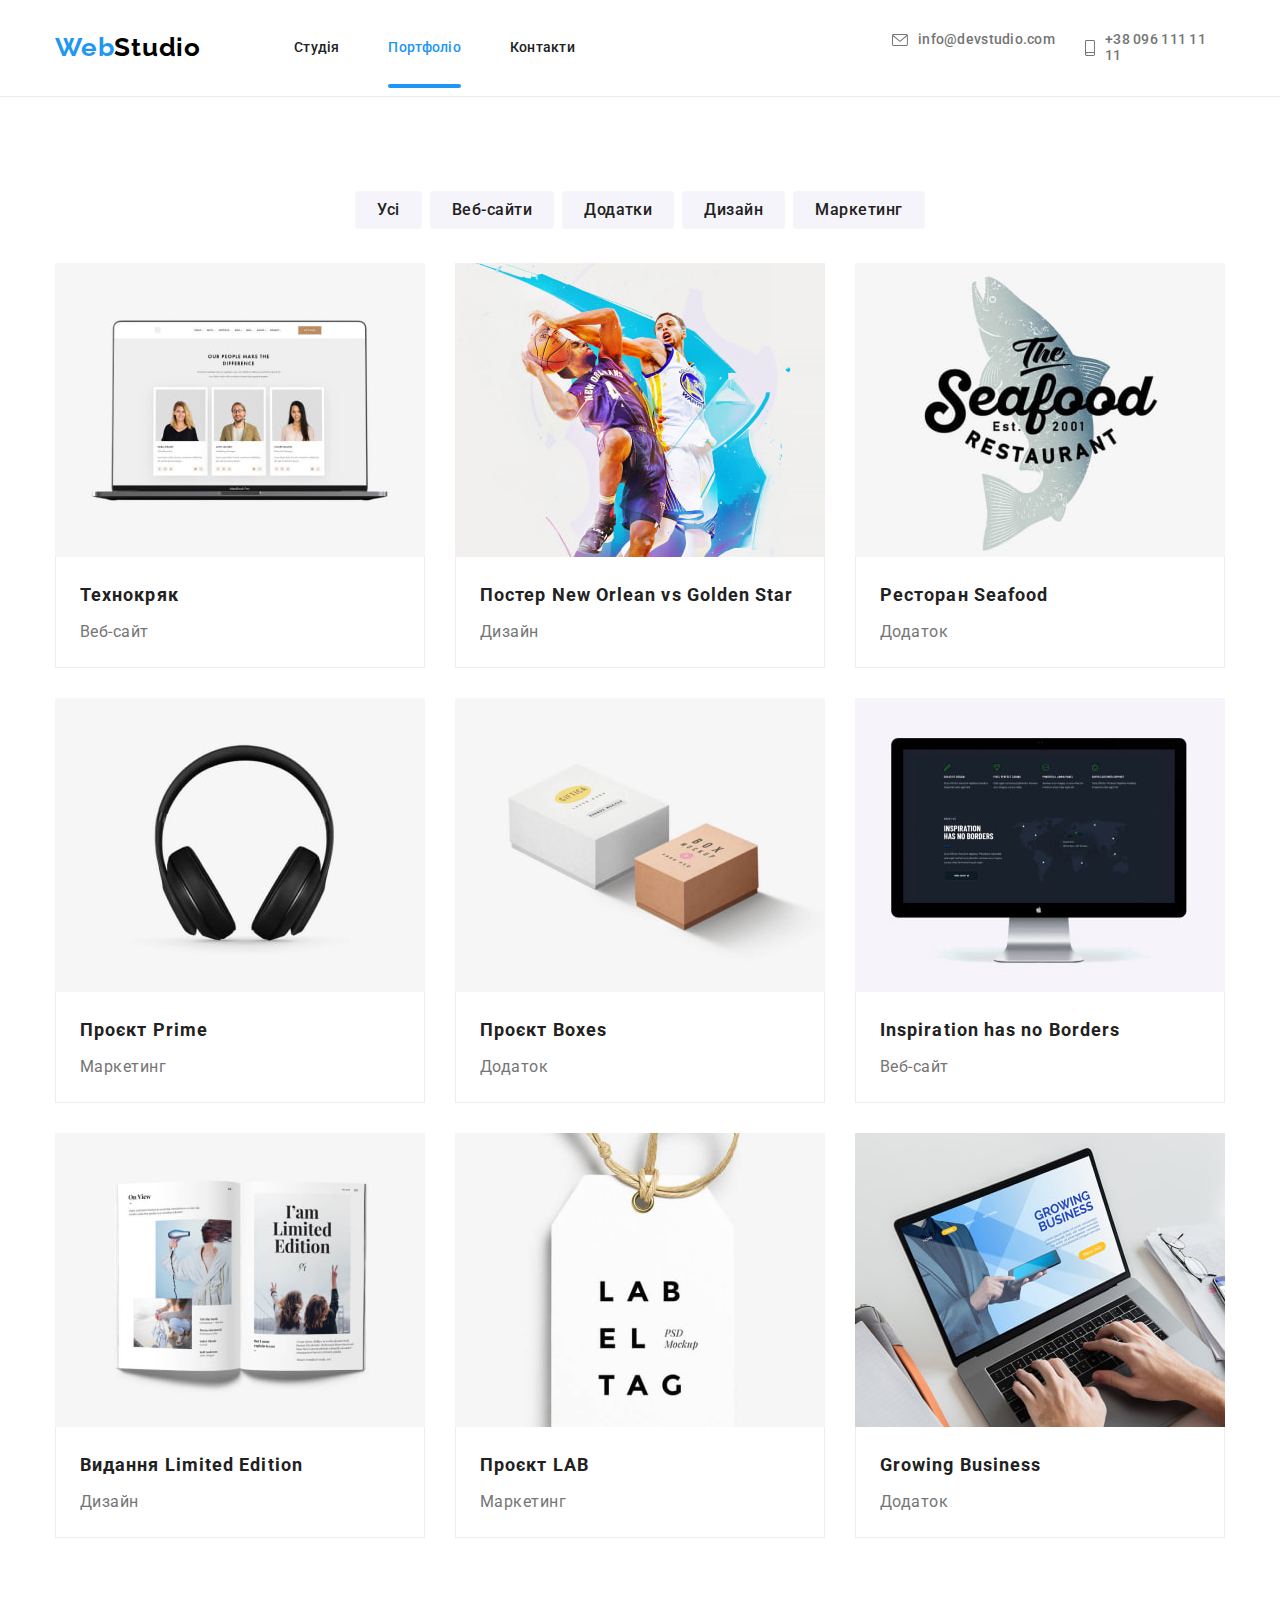
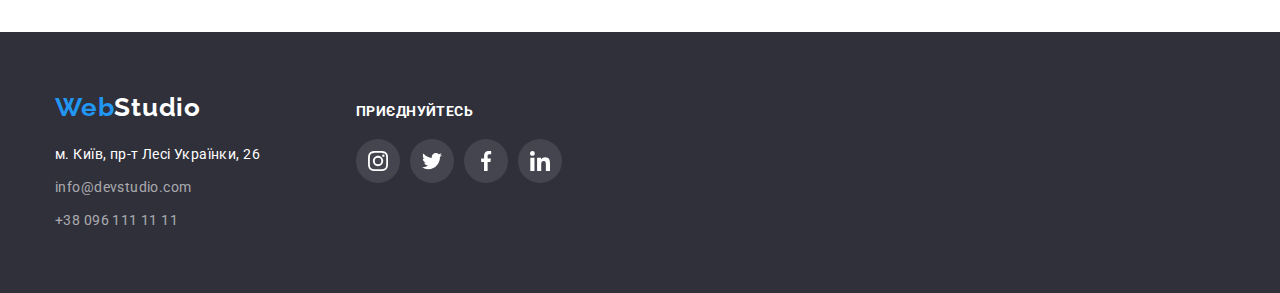
==== portfolio.html @ 520bd74c "Добавляет файлы goit-markup-hw-05" ====
<!DOCTYPE html>
<html lang="uk">
  <head>
    <meta charset="UTF-8" />
    <meta http-equiv="X-UA-Compatible" content="IE=edge" />
    <meta name="viewport" content="width=device-width, initial-scale=1.0" />
    <title>WebStudio</title>
    <link
      href="https://fonts.googleapis.com/css2?family=Raleway:wght@700&family=Roboto:wght@400;500;700;900&display=swap"
      rel="stylesheet"
    />
    <link
      rel="stylesheet"
      href="https://cdnjs.cloudflare.com/ajax/libs/modern-normalize/1.1.0/modern-normalize.min.css"
    />
    <link rel="stylesheet" href="./css/styles.css" />
  </head>
  <body>
    <!--Шапка страницы-->
    <header>
      <div class="container header">
        <nav class="nav">
          <a href="./index.html" class="logo"><span class="logo-web">Web</span>Studio</a>
          <ul class="site-nav list">
            <li><a href="./index.html" class="link-nav">Студія</a></li>
            <li><a href="./portfolio.html" class="link-nav current">Портфоліо</a></li>
            <li><a href="" class="link-nav">Контакти</a></li>
          </ul>
        </nav>
        <ul class="contacts list">
          <li class="item-contact">
            <a href="mailto:info@devstudio.com" class="link-contacts"
              ><svg class="icon-envelope" width="16px" height="12px">
                <use href="./images/iconc.svg#icon-envelope"></use></svg
              ><span>info@devstudio.com</span></a
            >
          </li>
          <li class="item-contact">
            <a href="tel:+380961111111" class="link-contacts"
              ><svg class="icon-smartphone" width="10px" height="16px">
                <use href="./images/iconc.svg#icon-smartphone"></use></svg
              ><span>+38 096 111 11 11</span></a
            >
          </li>
        </ul>
      </div>
    </header>
    <!--Портфоліо-->
    <main>
      <section class="section section-portfolio">
        <div class="container">
          <h1 class="visually-hidden">Проекти вебстудії</h1>
          <ul class="filter list">
            <li class="item">
              <button type="button" class="button">Усі</button>
            </li>
            <li class="item">
              <button type="button" class="button">Веб-сайти</button>
            </li>
            <li class="item">
              <button type="button" class="button">Додатки</button>
            </li>
            <li class="item">
              <button type="button" class="button">Дизайн</button>
            </li>
            <li class="item">
              <button type="button" class="button">Маркетинг</button>
            </li>
          </ul>
          <ul class="portfolio-list list">
            <li class="item item-portfolio">
              <a href="" class="link-potrfolio">
                <div class="img-description">
                  <img src="./images/website-one.jpg" alt="Веб-сайт Технокряк" width="370" />
                  <div class="card-description">
                    <p class="description">
                      Ресурс пропонує комплексні пропозиції з різним рівнем функціоналу та сервісів.
                      Все це дозволить відвідувачу отримати вичерпні відомості про компанію чи
                      приватну особу.
                    </p>
                  </div>
                </div>
                <div class="project-name">
                  <h2 class="subtitle">Технокряк</h2>
                  <p class="text portfolio">Веб-сайт</p>
                </div></a
              >
            </li>
            <li class="item item-portfolio">
              <a href="" class="link-potrfolio">
                <div class="img-description">
                  <img
                    src="./images/design-one.jpg"
                    alt="Дизайн Постер New Orlean vs Golden Star"
                    width="370"
                  />
                  <div class="card-description">
                    <p class="description">
                      Lorem ipsum dolor sit amet consectetur adipisicing elit. Harum, quos? Illum
                      officia facere voluptas dolores quas nostrum numquam pariatur accusamus nemo
                      possimus. Inventore, dolor voluptatem.
                    </p>
                  </div>
                </div>
                <div class="project-name">
                  <h2 class="subtitle">Постер New Orlean vs Golden Star</h2>
                  <p class="text portfolio">Дизайн</p>
                </div></a
              >
            </li>
            <li class="item item-portfolio">
              <a href="" class="link-potrfolio">
                <div class="img-description">
                  <img src="./images/app-one.jpg" alt="Додаток Ресторан Seafood" width="370" />
                  <div class="card-description">
                    <p class="description">
                      Lorem ipsum dolor sit amet consectetur adipisicing elit. Harum, quos? Illum
                      officia facere voluptas dolores quas nostrum numquam pariatur accusamus nemo
                      possimus. Inventore, dolor voluptatem.
                    </p>
                  </div>
                </div>
                <div class="project-name">
                  <h2 class="subtitle">Ресторан Seafood</h2>
                  <p class="text portfolio">Додаток</p>
                </div></a
              >
            </li>
            <li class="item item-portfolio">
              <a href="" class="link-potrfolio">
                <div class="img-description">
                  <img src="./images/marketing-one.jpg" alt="Маркетинг Проєкт Prime" width="370" />
                  <div class="card-description">
                    <p class="description">
                      Lorem ipsum dolor sit amet consectetur adipisicing elit. Harum, quos? Illum
                      officia facere voluptas dolores quas nostrum numquam pariatur accusamus nemo
                      possimus. Inventore, dolor voluptatem.
                    </p>
                  </div>
                </div>
                <div class="project-name">
                  <h2 class="subtitle">Проєкт Prime</h2>
                  <p class="text portfolio">Маркетинг</p>
                </div></a
              >
            </li>
            <li class="item item-portfolio">
              <a href="" class="link-potrfolio">
                <div class="img-description">
                  <img src="./images/app-two.jpg" alt="Додаток Проєкт Boxes" width="370" />
                  <div class="card-description">
                    <p class="description">
                      Lorem ipsum dolor sit amet consectetur adipisicing elit. Harum, quos? Illum
                      officia facere voluptas dolores quas nostrum numquam pariatur accusamus nemo
                      possimus. Inventore, dolor voluptatem.
                    </p>
                  </div>
                </div>
                <div class="project-name">
                  <h2 class="subtitle">Проєкт Boxes</h2>
                  <p class="text portfolio">Додаток</p>
                </div></a
              >
            </li>
            <li class="item item-portfolio">
              <a href="" class="link-potrfolio">
                <div class="img-description">
                  <img
                    src="./images/website-two.jpg"
                    alt="Веб-сайт Inspiration has no Borders"
                    width="370"
                  />
                  <div class="card-description">
                    <p class="description">
                      Lorem ipsum dolor sit amet consectetur adipisicing elit. Harum, quos? Illum
                      officia facere voluptas dolores quas nostrum numquam pariatur accusamus nemo
                      possimus. Inventore, dolor voluptatem.
                    </p>
                  </div>
                </div>
                <div class="project-name">
                  <h2 class="subtitle">Inspiration has no Borders</h2>
                  <p class="text portfolio">Веб-сайт</p>
                </div></a
              >
            </li>
            <li class="item item-portfolio">
              <a href="" class="link-potrfolio">
                <div class="img-description">
                  <img
                    src="./images/design-two.jpg"
                    alt="Дизайн Видання Limited Edition"
                    width="370"
                  />
                  <div class="card-description">
                    <p class="description">
                      Lorem ipsum dolor sit amet consectetur adipisicing elit. Harum, quos? Illum
                      officia facere voluptas dolores quas nostrum numquam pariatur accusamus nemo
                      possimus. Inventore, dolor voluptatem.
                    </p>
                  </div>
                </div>
                <div class="project-name">
                  <h2 class="subtitle">Видання Limited Edition</h2>
                  <p class="text portfolio">Дизайн</p>
                </div></a
              >
            </li>
            <li class="item item-portfolio">
              <a href="" class="link-potrfolio">
                <div class="img-description">
                  <img src="./images/marketing-two.jpg" alt="Маркетинг Проєкт LAB" width="370" />
                  <div class="card-description">
                    <p class="description">
                      Lorem ipsum dolor sit amet consectetur adipisicing elit. Harum, quos? Illum
                      officia facere voluptas dolores quas nostrum numquam pariatur accusamus nemo
                      possimus. Inventore, dolor voluptatem.
                    </p>
                  </div>
                </div>
                <div class="project-name">
                  <h2 class="subtitle">Проєкт LAB</h2>
                  <p class="text portfolio">Маркетинг</p>
                </div></a
              >
            </li>
            <li class="item item-portfolio">
              <a href="" class="link-potrfolio">
                <div class="img-description">
                  <img src="./images/app-three.jpg" alt="Додаток Growing Business" width="370" />
                  <div class="card-description">
                    <p class="description">
                      Lorem ipsum dolor sit amet consectetur adipisicing elit. Harum, quos? Illum
                      officia facere voluptas dolores quas nostrum numquam pariatur accusamus nemo
                      possimus. Inventore, dolor voluptatem.
                    </p>
                  </div>
                </div>
                <div class="project-name">
                  <h2 class="subtitle">Growing Business</h2>
                  <p class="text portfolio">Додаток</p>
                </div></a
              >
            </li>
          </ul>
        </div>
      </section>
    </main>
    <!--Футер-->
    <footer class="footer">
      <div class="container">
        <div class="address-join">
          <div class="logo-address">
            <a href="./index.html" class="logo-footer"><span class="logo-web">Web</span>Studio</a>
            <address>
              <ul class="list">
                <li class="item">
                  <a
                    href="https://goo.gl/maps/CPtrU1FHBa2aNyZL9"
                    target="_blank"
                    rel="noopener noreferrer"
                    class="address"
                    >м. Київ, пр-т Лесі Українки, 26
                  </a>
                </li>
                <li class="item item-mail">
                  <a href="mailto:info@devstudio.com" class="mail">info@devstudio.com</a>
                </li>
                <li class="item">
                  <a href="tel:+380961111111" class="tel">+38 096 111 11 11</a>
                </li>
              </ul>
            </address>
          </div>
          <div class="join-social">
            <p class="text-footer">приєднуйтесь</p>
            <ul class="social-footer list">
              <li class="item">
                <a
                  href="https://www.instagram.com/"
                  class="link-social-footer"
                  target="_blank"
                  rel="noopener noreferrer"
                >
                  <svg class="icon" width="20px" height="20px">
                    <use href="./images/iconc.svg#icon-instagram"></use>
                  </svg>
                </a>
              </li>
              <li class="item">
                <a
                  href="https://twitter.com/"
                  class="link-social-footer"
                  target="_blank"
                  rel="noopener noreferrer"
                >
                  <svg class="icon" width="20px" height="20px">
                    <use href="./images/iconc.svg#icon-twitter"></use>
                  </svg>
                </a>
              </li>
              <li class="item">
                <a
                  href="https://www.facebook.com/"
                  class="link-social-footer"
                  target="_blank"
                  rel="noopener noreferrer"
                >
                  <svg class="icon" width="20px" height="20px">
                    <use href="./images/iconc.svg#icon-facebook"></use>
                  </svg>
                </a>
              </li>
              <li class="item">
                <a
                  href="https://www.linkedin.com/"
                  class="link-social-footer"
                  target="_blank"
                  rel="noopener noreferrer"
                >
                  <svg class="icon" width="20px" height="20px">
                    <use href="./images/iconc.svg#icon-linkedin"></use>
                  </svg>
                </a>
              </li>
            </ul>
          </div>
        </div>
      </div>
    </footer>
  </body>
</html>
---- css/styles.css ----
/* -----------------Основной шрифт и цвет текста, общие секционные стили--------------------- */
:root {
  --main-text-color: #212121;
  --header-background-color: #FFFFFF;
  --first-background-color: #2F303A;
  --second-background-color: #F5F4FA;
  --hoverfocus-color: #2196F3;
  --text-color: #FFFFFF;
}

html {
  box-sizing: border-box;
}

*, *::before, *::after {
  box-sizing: inherit;
}

body {
  font-family: 'Roboto', sans-serif;
  letter-spacing: 0.03em;

  color: var(--main-text-color);
}

.container {
  width: 1200px;
  padding-left: 15px;
  padding-right: 15px;
  margin-left: auto;
  margin-right: auto;
}

.section {
  padding-top: 94px;
}

.list {
  list-style: none;

  margin: 0;
  padding: 0;
}

h1, h2, h3, p {
  margin: 0;
  padding: 0;
}

li > h3, li > p {
  margin: 0;
}

div > h2, div > h3, div > p {
  margin: 0;
}

img {
  display: block;
}

.visually-hidden {
  position: absolute;
  white-space: nowrap;
  width: 1px;
  height: 1px;
  overflow: hidden;
  border: 0;
  padding: 0;
  clip: rect(0 0 0 0);
  clip-path: inset(50%);
  margin: -1px;
}

.title-section {
  font-weight: 700;
  font-size: 36px;
  line-height: 1.16;
  text-align: center;
}

.text {
  font-weight: 400;
  color: #757575;
}

/* ----------------------Оформление шапки сайта - общая для всех!------------------------ */
.header {
  background-color: var(--header-background-color);
}

header {
  border-bottom: 1px solid #ECECEC;
}

.nav {
  display: flex;
  align-items: center;
}

.site-nav {
  display: flex;
  width: 281px;
  justify-content: space-between;
  margin-left: 93px;
  padding-left: 0;
}

.contacts {
  display: flex;
  width: 333px;
  justify-content: space-between;
  margin-left: auto;
  padding-left: 0;
}

.header {
  display: flex;
  align-items: center;
}

.logo {
  font-family: 'Raleway';
  font-weight: 700;
  font-size: 26px;
  line-height: 1.19;
  letter-spacing: 0.03em;
  color: #000000;
  text-decoration: none;
}

.logo-web {
  color: #2196F3;
}

.link-nav {
  position: relative;

  font-weight: 500;
  font-size: 14px;
  line-height: 1.14;
  letter-spacing: 0.02em;
  color: var(--main-text-color);
  text-decoration: none;

  display: block;
  padding-top: 32px;
  padding-bottom: 32px;

  transition: color 250ms cubic-bezier(0.4, 0, 0.2, 1);
}

.current::after {
  position: absolute;

  content: '';
  display: block;
  width: 100%;
  height: 4px;
  background: #2196F3;
  border-radius: 2px;
  bottom: 0;
  opacity: 1;
}


.link-nav:hover,
.link-nav:focus {
  color: var(--hoverfocus-color);
}

.link-contacts {
  display: flex;
  align-items: center;
  padding-top: 32px;
  padding-bottom: 32px;

  font-weight: 500;
  font-size: 14px;
  line-height: 1.14;
  letter-spacing: 0.02em;
  color: #757575;
  text-decoration: none;

  transition: fill 250ms cubic-bezier(0.4, 0, 0.2, 1), color 250ms cubic-bezier(0.4, 0, 0.2, 1);
}

.link-contacts:hover,
.link-contacts:focus {
  fill: var(--hoverfocus-color);
  color: var(--hoverfocus-color);
}

.current {
  color: #2196F3;
}

.icon-envelope {
  margin-right: 10px;

  fill: currentColor;
}

.icon-smartphone {
  margin-right: 10px;

  fill: currentColor;
}

.item-contact:not(:last-child) {
  margin-right: 30px;
}

/* -------------------------Заказ услуг - главный заголовок------------------------------- */
.section-one {
  width: 1600px;
  height: 600px;
  text-align: center;
  padding-top: 200px;
  padding-bottom: 200px;
  margin-left: auto;
  margin-right: auto;

  background-color:#C4C4C4;
  background-image: linear-gradient(to right, rgba(47, 48, 58, 0.4),
      rgba(47, 48, 58, 0.4)),
      url(../images/bg-img.jpg);
  background-repeat: no-repeat;
  background-position: center;
  box-shadow: 0px 4px 4px rgba(0, 0, 0, 0.25), 0px 4px 4px rgba(0, 0, 0, 0.25);
}

main > .section-one {
  margin-top: 0;
}

.main-title {
  width: 696px;
  margin-bottom: 30px;
  margin-top: 0;
  margin-right: auto;
  margin-left: auto;

  font-size: 44px;
  line-height: 1.36;
  letter-spacing: 0.06em;
  text-transform: uppercase;
  color: var(--text-color);
}

.main-button {
  padding: 10px 32px;
  display: inline-block;

  background-color:#2196F3;
  color: #FFFFFF;
  font-weight: 700;
  font-size: 16px;
  line-height: 1.88;
  text-align: center;
  letter-spacing: 0.06em;
  font-family: inherit;
  cursor: pointer;
  border: 0;
  border-radius: 4px;
  box-shadow: 0px 4px 4px rgba(0, 0, 0, 0.15);
  
  transition: background-color 250ms cubic-bezier(0.4, 0, 0.2, 1);
}

.main-button:hover,
.main-button:focus {
  background-color:#188CE8;
}

.backdrop {
  position: fixed;
  top: 0;
  left: 0;

  width: 100%;
  height: 100%;

  background-color:rgba(0, 0, 0, 0.2);
  opacity: 1;
  transition: opacity 250ms;
}

.backdrop.is-hidden {
  opacity: 0;
  pointer-events: none;
  visibility: visible;
}

.modal {
  position: absolute;
  top: 50%;
  left: 50%;
  transform: translate(-50%, -50%);
    
  width: 528px;
  height: 581px;

  background-color:#FFFFFF;
  box-shadow: 0px 1px 3px rgba(0, 0, 0, 0.12), 0px 1px 1px rgba(0, 0, 0, 0.14), 0px 2px 1px rgba(0, 0, 0, 0.2);
  border-radius: 4px;

  transition: transform 250ms;
}

.close-button {
  position: absolute;
  top: 8px;
  right: 8px;

  width: 30px;
  height: 30px;

  background-color:#FFFFFF;
  border: 1px solid rgba(0, 0, 0, 0.1);
  border-radius: 50%  ;
  display: flex;
  justify-content: center;
  align-items: center;
  cursor: pointer;
}

/* -------------------------------Особенности студии------------------------------------ */
.feature {
  display: flex;
}

.feature>.item {
  width: 270px;
  height: 248px;
}

.feature>.item:not(:last-child) {
  margin-right: 30px;
}

.subtitle-two {
  margin-bottom: 10px;
  margin-top: 30px;

  font-weight: 700;
  font-size: 14px;
  line-height: 1.14;
  text-transform: uppercase;
}

.text-two {
  font-size: 14px;
  line-height: 1.71;
}

.bg-icon {
  background-color:#F5F4FA;
  border-radius: 4px;
  height: 120px;
  display: flex;
  justify-content: center;
  align-items: center;
}

/* ------------------------------------Чем мы занимаемся-------------------------------------- */
.work {
  display: flex;
  margin-top: 50px;
}

.work>.item:not(:last-child) {
  margin-right: 30px;
}

.section-three {
  padding-bottom: 94px;
}

.work-card {
  position: relative;
}

.work-description {
  position: absolute;
  bottom: 0;

  display: flex;
  width: 100%;
  height: 70px;
  align-items: center;
  justify-content: center;
  background: rgba(47, 48, 58, 0.8);
}

.work-name {
  font-weight: 700;
  line-height: 16px;
  text-align: center;
  letter-spacing: 0.03em;
  text-transform: uppercase;
  font-size: 14px;
  color: #FFFFFF;
}

/* ---------------------------------------Наша команда---------------------------------------- */
.team {
  display: flex;
  margin-top: 50px;
}

.team>.item:not(:last-child) {
  margin-right: 30px;
}

.team > .item {
  border-radius: 0px 0px 4px 4px;
  box-shadow: 0px 1px 3px rgba(0, 0, 0, 0.12), 0px 1px 1px rgba(0, 0, 0, 0.14), 0px 2px 1px rgba(0, 0, 0, 0.2);
} 

.team-photo {
  padding-top: 30px;
  padding-bottom: 16px;
}

.section-four {
  padding-bottom: 94px;

  background-color: var(--second-background-color);
}

.subtitle-four {
  margin-bottom: 10px;

  font-weight: 500;
  font-size: 16px;
  line-height: 1.18;
  text-align: center;
}

.text-four {
  font-size: 16px;
  line-height: 1.18;
  text-align: center;
}

.link-social {
  display: flex;
  width: 44px;
  height: 44px;

  text-decoration: none;
  border-radius: 50%;
  justify-content: center;
  align-items: center;
  outline: 1px solid #FFFFFF;
  fill:#AFB1B8;

  transition: fill 250ms cubic-bezier(0.4, 0, 0.2, 1), background-color 250ms cubic-bezier(0.4, 0, 0.2, 1);
}

.link-social:hover, .link-social:focus {
  fill:#FFFFFF;
  background-color: var(--hoverfocus-color);
}

.item-social {
  background: #FFFFFF;
}

.group-social {
  width: 206px;
  display: flex;
  margin-left: auto;
  margin-right: auto;
  margin-bottom: 30px;
  justify-content: space-between;
}

/* ----------------------------------Постоянные клиенты-------------------------------------- */
.section-five {
  padding-bottom: 94px;
}

.list-clients {
  display: flex;
  margin-top: 50px;
}

.link-clients {
  width: 170px;
  height: 92px;
  display: flex;
  align-items: center;
  justify-content: center;

  border: 1px solid #AFB1B8;
  border-radius: 4px;
  fill:#AFB1B8;

  transition: fill 250ms cubic-bezier(0.4, 0, 0.2, 1),
    border-color 250ms cubic-bezier(0.4, 0, 0.2, 1);
}

.link-clients:hover, .link-clients:focus {
  fill: var(--hoverfocus-color);
  border-color: var(--hoverfocus-color);
}

.item-clients:not(:last-child) {
  margin-right: 30px;
}

/* -----------------------------Футер - общий для всех!-------------------------------- */
.footer {
  padding-top: 60px;
  padding-bottom: 60px;

  background-color: var(--first-background-color);
}

.logo-footer {
  display: block;

  font-family: 'Raleway';
  font-weight: 700;
  font-size: 26px;
  line-height: 1.19; 
  letter-spacing: 0.03em;
  color: #FFFFFF;
  text-decoration: none;
}

address {
  margin-top: 20px;
}

.address {
  font-style: normal;
  font-weight: 400;
  font-size: 14px;
  line-height: 1.71;
  letter-spacing: 0.03em;
  color: #FFFFFF;
  text-decoration: none;

  transition: color 250ms cubic-bezier(0.4, 0, 0.2, 1);
}

.item-mail {
  margin-top: 9px;
  margin-bottom: 9px;
}

.mail {
  font-style: normal;
  font-weight: 400;
  font-size: 14px;
  line-height: 1.71;
  letter-spacing: 0.03em;
  color: rgba(255, 255, 255, 0.6);
  text-decoration: none;

  transition: color 250ms cubic-bezier(0.4, 0, 0.2, 1);
  }

.tel {
  font-style: normal;
  font-weight: 400;
  font-size: 14px;
  line-height: 1.71;
  letter-spacing: 0.03em;
  color: rgba(255, 255, 255, 0.6);
  text-decoration: none;

  transition: color 250ms cubic-bezier(0.4, 0, 0.2, 1);
}

.address:hover,
.address:focus,
.mail:hover,
.mail:focus,
.tel:hover,
.tel:focus {
  color: var(--hoverfocus-color);
}

.address-join {
  display: flex;
  align-items: baseline;
}

.logo-address:not(:last-child) {
  width: 231px;
  margin-right: 70px;
}

.text-footer {
  margin-bottom: 20px;

  font-weight: 700;
  font-size: 14px;
  line-height: 16px;
  letter-spacing: 0.03em;
  text-transform: uppercase;
  color: #FFFFFF;
}

.social-footer {
  display: flex;
  width: 206px;
  margin-left: auto;
  margin-right: auto;
  justify-content: space-between;
}

.link-social-footer {
  display: flex;
  width: 44px;
  height: 44px;

  text-decoration: none;
  border-radius: 50%;
  justify-content: center;
  align-items: center;
  background-color:rgba(255, 255, 255, 0.1);
  fill:#FFFFFF;

  transition: background-color 250ms cubic-bezier(0.4, 0, 0.2, 1);
}

.link-social-footer:hover, .link-social-footer:focus {
  background-color: var(--hoverfocus-color);
}

/* -----------------------Страница 2 - Портфолио-------------------------------- */
.section-portfolio {
  padding-bottom: 94px;
}

.filter {
  display: flex;
  justify-content: center;
  margin-bottom: 34px;
}

.filter>.item:not(:last-child) {
  margin-right: 8px;
}

.portfolio-list {
  display: flex;
  flex-wrap: wrap;
  gap: 30px;
}

.button {
  display: inline-block;
  padding: 6px 22px;

  background-color:#F5F4FA;
  color: #212121;
  font-weight: 500;
  font-size: 16px;
  line-height: 1.62;
  text-align: center;
  letter-spacing: 0.03em;
  font-family: inherit;
  cursor: pointer;
  border-radius: 4px;
  border: 0;

  transition: background-color 250ms cubic-bezier(0.4, 0, 0.2, 1), color 250ms cubic-bezier(0.4, 0, 0.2, 1), 
    box-shadow 250ms cubic-bezier(0.4, 0, 0.2, 1);
}

.button:hover,
.button:focus {
  background-color: var(--hoverfocus-color);
  color: #FFFFFF;
  box-shadow: 0px 3px 1px rgba(0, 0, 0, 0.1), 0px 1px 2px rgba(0, 0, 0, 0.08), 0px 2px 2px rgba(0, 0, 0, 0.12);
}

.project-name {
  padding: 20px 24px;

  border-left: 1px solid #EEEEEE;
  border-right: 1px solid #EEEEEE;
  border-bottom: 1px solid #EEEEEE;
}

.link-potrfolio {
  position: relative;

  display: block;

  color: #212121;
  text-decoration: none;

  transition: box-shadow 250ms cubic-bezier(0.4, 0, 0.2, 1);
}

.link-potrfolio:hover, .link-potrfolio:focus {
  box-shadow: 0px 1px 1px rgba(0, 0, 0, 0.12), 0px 4px 4px rgba(0, 0, 0, 0.06), 1px 4px 6px rgba(0, 0, 0, 0.16);
}

.subtitle {
  margin-bottom: 4px;

  font-weight: 700;
  font-size: 18px;
  line-height: 2;
  letter-spacing: 0.06em;
  text-decoration: none;
}

.text.portfolio {
  font-size: 16px;
  line-height: 1.88;
}

.img-description {
  position: relative;

  overflow: hidden;
}

.card-description {
  position: absolute;

  width: 100%;
  height: 294px;

  background: rgba(33, 150, 243, 0.9);
  transition: transform 250ms cubic-bezier(0.4, 0, 0.2, 1);
}

.description {
  padding: 63px 24px;

  font-size: 18px;
  line-height: 1.56;
  letter-spacing: 0.03em;
  color:#FFFFFF;
}

.link-potrfolio:hover .card-description {
  transform: translateY(-100%);
}
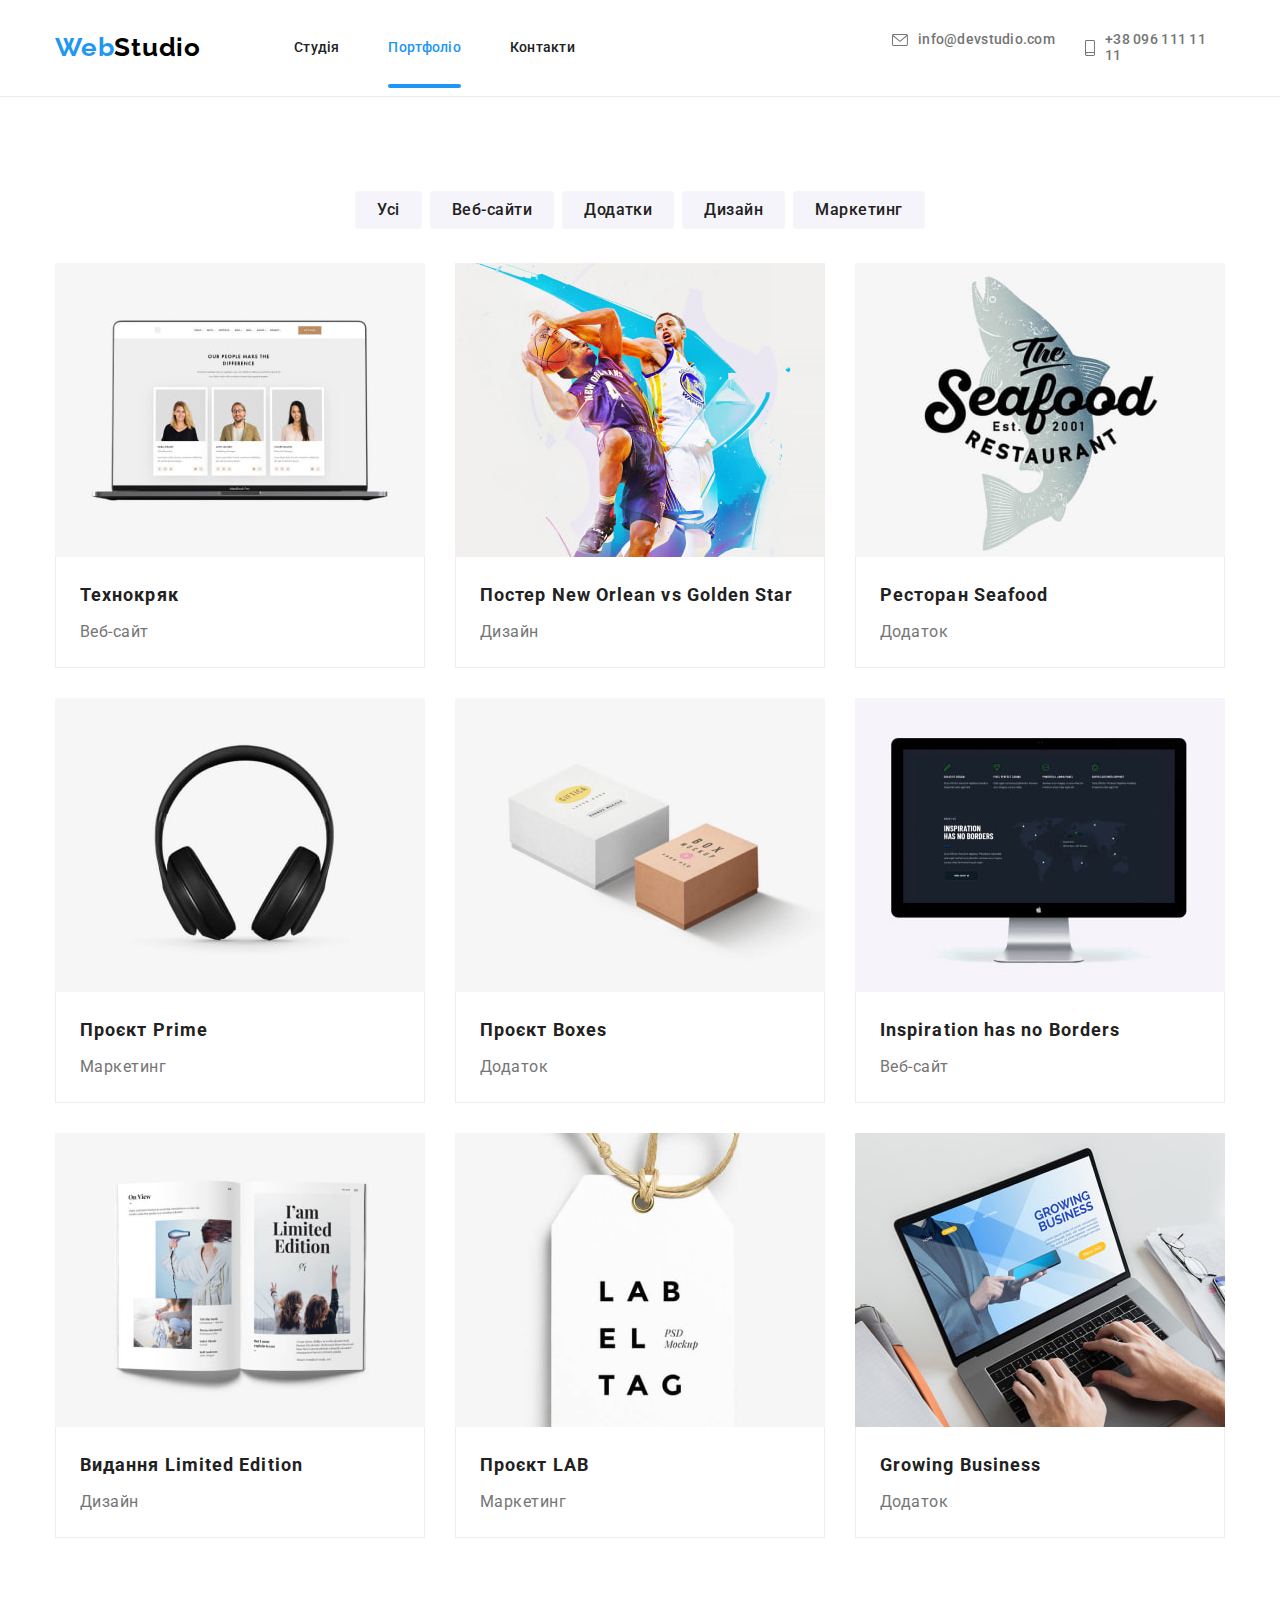
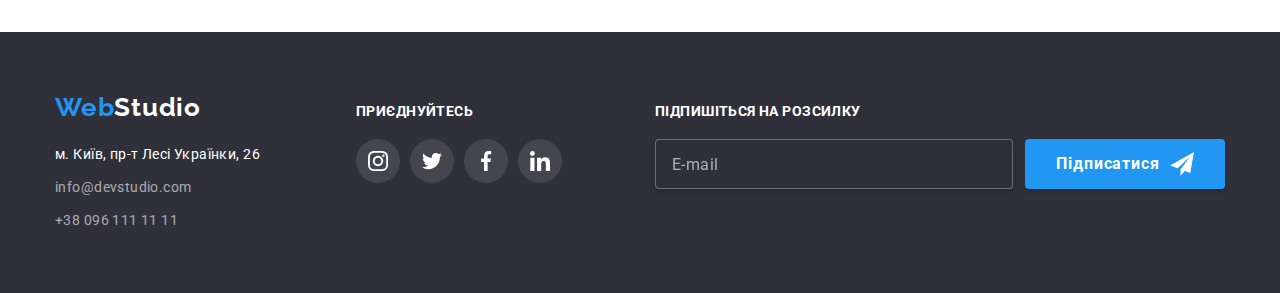
==== commit 0b03955f: "Копирует обновленный footer на страницу portfolio" ====
--- a/portfolio.html
+++ b/portfolio.html
@@ -325,6 +325,20 @@
               </li>
             </ul>
           </div>
+          <div class="subscribe">
+            <p class="text-footer">Підпишіться на розсилку</p>
+            <form class="form-footer">
+              <input type="text" name="mail-footer" placeholder="E-mail" class="input-footer" />
+              <button type="submit" class="button-footer">
+                <label class="button-subscribe">
+                  <span class="text-subscribe">Підписатися</span>
+                  <svg class="icon" width="24px" height="24px">
+                    <use href="./images/iconc.svg#icon-icon-send"></use>
+                  </svg>
+                </label>
+              </button>
+            </form>
+          </div>
         </div>
       </div>
     </footer>
--- a/css/styles.css
+++ b/css/styles.css
@@ -325,6 +325,181 @@
   cursor: pointer;
 }
 
+.icon-close {
+  fill: #000000;
+
+  transition: fill 250ms cubic-bezier(0.4, 0, 0.2, 1);
+}
+
+.close-button:hover .icon-close {
+  fill: var(--hoverfocus-color);
+}
+
+.close-button:focus .icon-close {
+  fill: var(--hoverfocus-color);
+}
+
+input,
+textarea {
+  outline: none;
+}
+
+.text-modal {
+  margin-top: 40px;
+  margin-left: 40px;
+  margin-right: 40px;
+  margin-bottom: 12px;
+
+  font-weight: 700;
+  font-size: 20px;
+  line-height: 1.15;
+  text-align: center;
+  letter-spacing: 0.03em;
+}
+
+.form {
+  width: 448px;
+  margin-left: 40px;
+  margin-right: 40px;
+}
+
+.form-field {
+  position: relative;
+
+  display: block;
+}
+
+.form-label {
+  display: block;
+  margin-bottom: 4px;
+  text-align: left;
+
+  font-size: 12px;
+  line-height: 1.17;
+  letter-spacing: 0.01em;
+  color: #757575;
+}
+
+.form-input {
+  width: 448px;
+  height: 40px;
+  margin-bottom: 10px;
+  padding-left: 42px;
+
+  border: 1px solid rgba(33, 33, 33, 0.2);
+  border-radius: 4px;
+
+  transition: border-color 250ms cubic-bezier(0.4, 0, 0.2, 1);
+}
+
+.form-textarea {
+  width: 448px;
+  height: 120px;
+  margin-bottom: 20px;
+  padding: 12px 16px;
+  resize: none;
+
+  border: 1px solid rgba(33, 33, 33, 0.2);
+  border-radius: 4px;
+
+  transition: border-color 250ms cubic-bezier(0.4, 0, 0.2, 1);
+}
+
+.form-field ::placeholder {
+  font-size: 12px;
+  line-height: 1.17;
+  letter-spacing: 0.01em;
+  color: rgba(117, 117, 117, 0.5);
+  ;
+}
+
+.icon-form {
+  position: absolute;
+  left: 12px;
+  top: 29px;
+
+  display: block;
+
+  fill: #212121;
+
+  transition: fill 250ms cubic-bezier(0.4, 0, 0.2, 1);
+}
+
+.form-input:focus+.icon-form {
+  fill: var(--hoverfocus-color);
+}
+
+.form-input:focus {
+  border-color: var(--hoverfocus-color);
+}
+
+.form-textarea:focus {
+  border-color: var(--hoverfocus-color);
+}
+
+.check-text {
+  font-size: 14px;
+  line-height: 1.71;
+  letter-spacing: 0.03em;  
+  color: #757575;
+}
+
+.check-link {
+  font-size: 14px;
+  line-height: 1.71;
+  letter-spacing: 0.03em;
+  text-decoration-line: underline;  
+  color: #2196F3;
+}
+
+.check-label {
+  position: relative;
+
+  display: flex;
+  align-items: center;
+  margin-bottom: 30px;
+  margin-left: 12px;
+  text-align: left;
+}
+
+.icon-check {
+  margin-right: 8.38px;
+  border: 2px solid #212121;
+  border-radius: 2px;
+
+  transition: background-color 250ms cubic-bezier(0.4, 0, 0.2, 1), border 250ms cubic-bezier(0.4, 0, 0.2, 1);
+}
+
+.input-check:checked + .icon-check {
+  background-color: var(--hoverfocus-color);
+  border: 2px solid var(--hoverfocus-color);
+}
+
+.button-send {
+  width: 200px;
+  height: 50px;
+
+  background-color: #2196F3;
+  color: #FFFFFF;
+  font-weight: 700;
+  font-size: 16px;
+  line-height: 1.88;
+  text-align: center;
+  letter-spacing: 0.06em;
+  font-family: inherit;
+  cursor: pointer;
+  border: 0;
+  border-radius: 4px;
+  box-shadow: 0px 4px 4px rgba(0, 0, 0, 0.15);
+
+  transition: background-color 250ms cubic-bezier(0.4, 0, 0.2, 1);
+}
+
+.button-send:hover,
+.button-send:focus {
+  background-color: #188CE8;
+}
+
 /* -------------------------------Особенности студии------------------------------------ */
 .feature {
   display: flex;
@@ -633,6 +808,65 @@
   background-color: var(--hoverfocus-color);
 }
 
+.subscribe {
+  margin-left: 93px;
+}
+
+.form-footer {
+  display: flex;
+}
+
+.input-footer {
+  margin-right: 12px;
+  padding-left: 16px;
+  padding-top: 15px;
+  padding-bottom: 15px;
+  width: 358px;
+  height: 50px;
+
+  border: 1px solid rgba(255, 255, 255, 0.3);
+  filter: drop-shadow(0px 4px 4px rgba(0, 0, 0, 0.15));
+  border-radius: 4px;
+  background: #2F303A;
+}
+
+.button-footer {
+  width: 200px;
+  height: 50px;
+  background: #2196F3;
+  box-shadow: 0px 4px 4px rgba(0, 0, 0, 0.15);
+  border-radius: 4px;
+  border: 0;
+}
+
+.form-footer ::placeholder {
+  font-size: 16px;
+  line-height: 1.25;
+  display: flex;
+  align-items: center;
+  letter-spacing: 0.03em;
+  color: rgba(255, 255, 255, 0.6);
+}
+
+.button-subscribe {
+  display: flex;
+  align-items: center;
+  justify-content: center;
+}
+
+.text-subscribe {
+  margin-right: 10px;
+
+  font-weight: 700;
+  font-size: 16px;
+  line-height: 1.88;
+  display: flex;
+  align-items: center;
+  text-align: center;
+  letter-spacing: 0.06em; 
+  color: #FFFFFF;
+}
+
 /* -----------------------Страница 2 - Портфолио-------------------------------- */
 .section-portfolio {
   padding-bottom: 94px;
